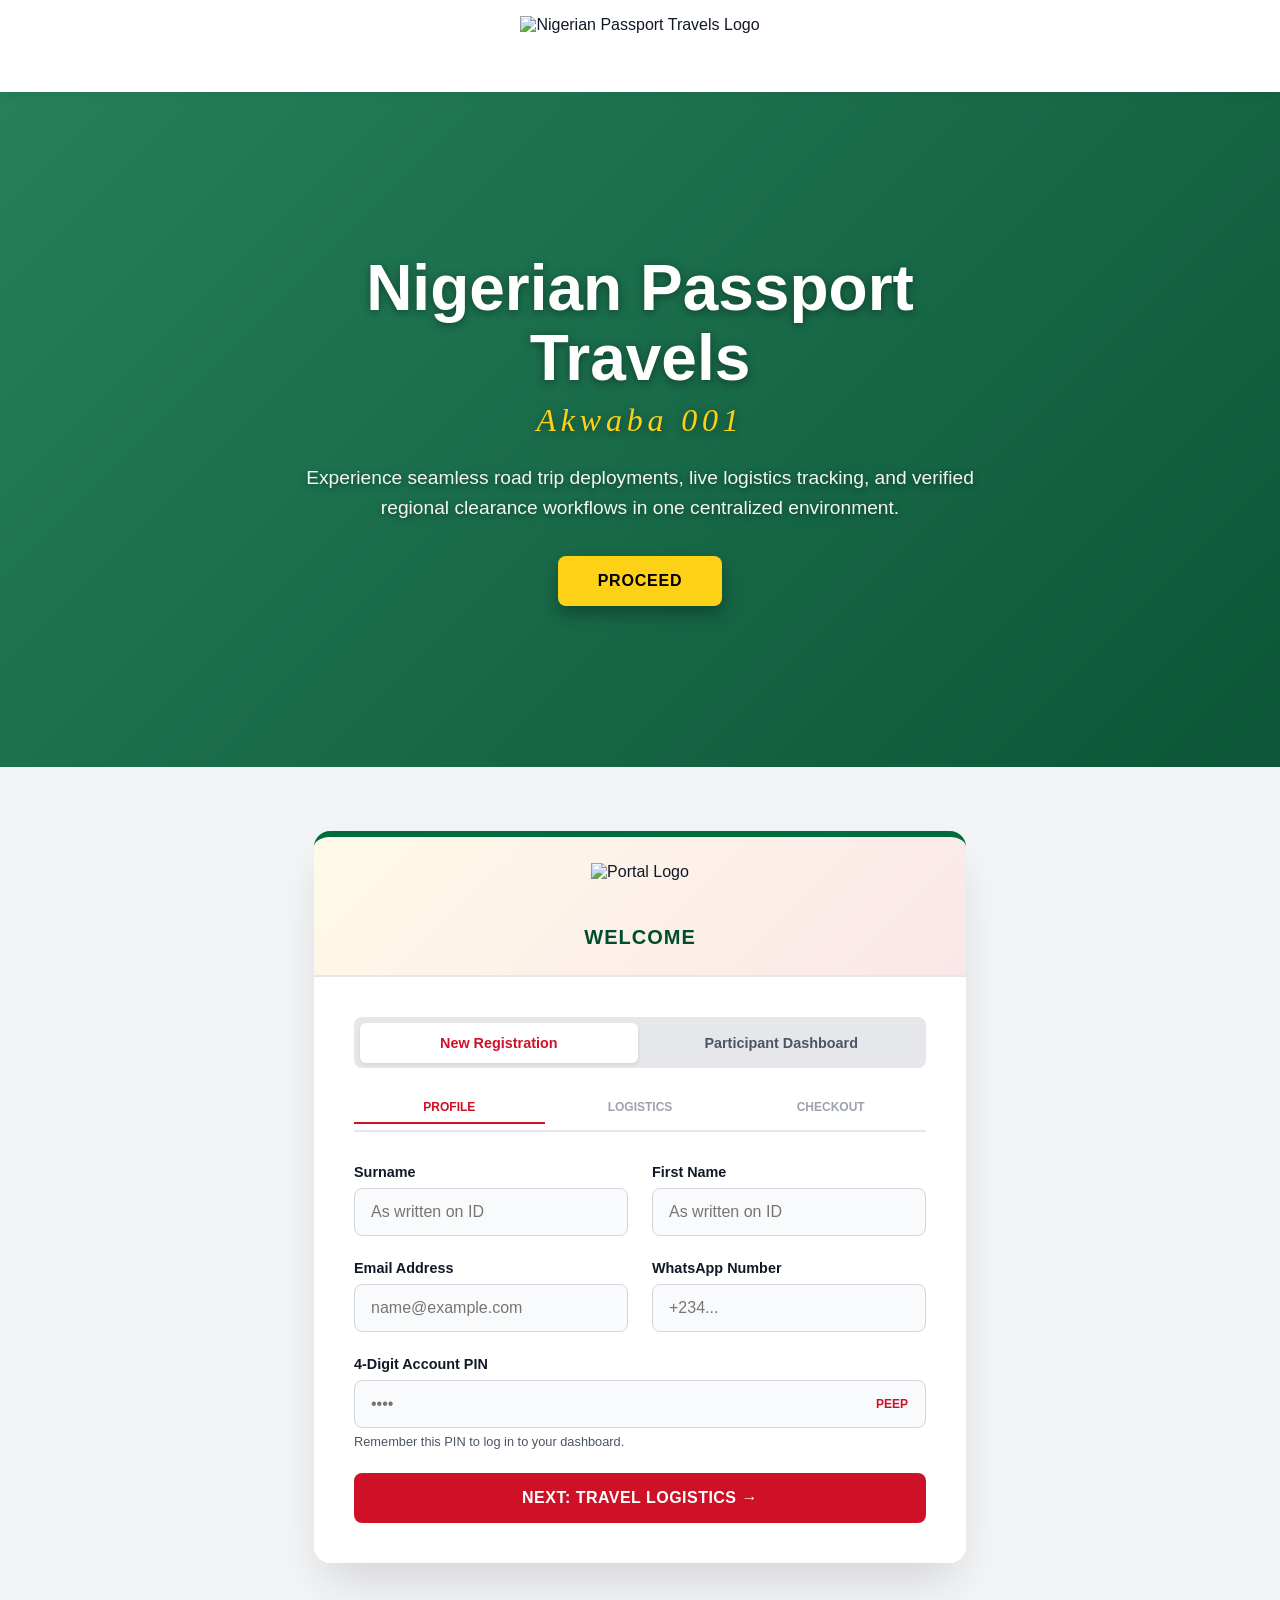
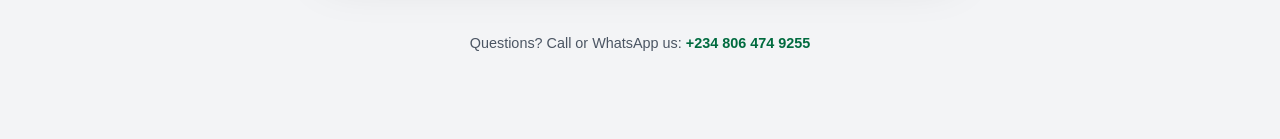
==== FRONT END/Html Index/index.html @ 37a1d6e8 "Add image assets: banners and logo" ====
<!DOCTYPE html>
<html lang="en">
<head>
  <meta charset="UTF-8">
  <meta name="viewport" content="width=device-width, initial-scale=1.0">
  <meta name="description" content="AKWABA 001 - Nigerian Passport Travels Portal">
  <meta name="theme-color" content="#006b3f">
  <title>AKWABA 001 - Live Deployment Studio</title>
  <style>
    :root {
      --red:          #ce1126;
      --gold:         #fcd116;
      --green:        #006b3f;
      --green-dark:   #004d2e;
      --black:        #000000;
      --bg:           #f3f4f6;
      --card-bg:      rgba(255, 255, 255, 0.98);
      --text:         #111827;
      --text-muted:   #4b5563;
      --border:       #e5e7eb;
      --radius:       16px;
      --transition:   all 0.3s cubic-bezier(0.4, 0, 0.2, 1);
    }

    *, *::before, *::after {
      box-sizing: border-box;
      margin: 0;
      padding: 0;
      font-family: -apple-system, BlinkMacSystemFont, 'Segoe UI', Roboto, 'Helvetica Neue', Arial, sans-serif;
    }

    body {
      background-color: var(--bg);
      color: var(--text);
      min-height: 100vh;
      display: flex;
      flex-direction: column;
      align-items: center;
      overflow-x: hidden;
    }

    /* ── Branded Header Bar ── */
    .brand-header-bar {
      width: 100%;
      background: white;
      padding: 1rem 2rem;
      display: flex;
      justify-content: center;
      align-items: center;
      box-shadow: 0 2px 10px rgba(0,0,0,0.05);
      z-index: 10;
    }

    .brand-logo {
      height: 60px;
      width: auto;
      object-fit: contain;
    }

    /* ── Hero with Image Banner background ── */
    .hero {
      width: 100%;
      min-height: 75vh;
      background: linear-gradient(135deg, rgba(0,107,63,0.85) 0%, rgba(0,77,46,0.95) 100%), url('banner.jpg') no-repeat center center;
      background-size: cover;
      display: flex;
      align-items: center;
      justify-content: center;
      padding: 2rem;
      text-align: center;
      color: white;
      position: relative;
      overflow: hidden;
    }

    .hero-content {
      max-width: 700px;
      z-index: 1;
      animation: fadeInUp 1s ease-out;
    }

    @keyframes fadeInUp {
      from { opacity: 0; transform: translateY(30px); }
      to   { opacity: 1; transform: translateY(0);    }
    }

    .hero h1 {
      font-size: clamp(2.5rem, 8vw, 4rem);
      font-weight: 900;
      line-height: 1.1;
      margin-bottom: .5rem;
      text-shadow: 0 2px 10px rgba(0,0,0,.4);
    }

    .hero .subtitle {
      font-family: Georgia, Cambria, serif;
      font-size: 2rem;
      font-weight: 300;
      font-style: italic;
      color: var(--gold);
      letter-spacing: .15em;
      margin-bottom: 1.5rem;
      text-shadow: 0 2px 8px rgba(0,0,0,.4);
    }

    .hero p {
      font-size: 1.2rem;
      margin-bottom: 2rem;
      line-height: 1.6;
      opacity: .95;
      text-shadow: 0 2px 6px rgba(0,0,0,.4);
    }

    .hero-btn {
      display: inline-block;
      background: var(--gold);
      color: var(--black);
      padding: 16px 40px;
      border-radius: 8px;
      font-weight: 700;
      text-transform: uppercase;
      letter-spacing: .05em;
      border: none;
      cursor: pointer;
      font-size: 1rem;
      transition: var(--transition);
      box-shadow: 0 8px 16px rgba(0,0,0,.3);
    }

    .hero-btn:hover {
      transform: translateY(-3px);
      box-shadow: 0 12px 24px rgba(0,0,0,.4);
      background: white;
    }

    /* ── Layout ── */
    .main {
      width: 100%;
      max-width: 700px;
      padding: 4rem 1.5rem;
    }

    .card {
      background: var(--card-bg);
      border-radius: var(--radius);
      box-shadow: 0 25px 50px -12px rgba(0,0,0,.15);
      border-top: 6px solid var(--green);
      overflow: hidden;
    }

    .card-banner {
      width: 100%;
      height: 140px;
      background: linear-gradient(135deg, rgba(252,209,22,0.1) 0%, rgba(206,17,38,0.1) 100%);
      display: flex;
      flex-direction: column;
      align-items: center;
      justify-content: center;
      border-bottom: 2px solid var(--border);
      text-align: center;
      padding: 1rem;
    }

    .card-banner img {
      height: 55px;
      margin-bottom: 0.5rem;
    }

    .card-banner h2 {
      font-size: 1.25rem;
      color: var(--green-dark);
      font-weight: 800;
      text-transform: uppercase;
      letter-spacing: 0.05em;
    }

    .card-body { padding: 2.5rem; }

    /* ── Tabs ── */
    .tabs {
      display: flex;
      background: #e5e7eb;
      padding: .35rem;
      border-radius: 8px;
      margin-bottom: 2rem;
      gap: .25rem;
    }

    .tabs button {
      flex: 1;
      padding: .75rem 1rem;
      background: none;
      border: none;
      font-weight: 700;
      font-size: .9rem;
      cursor: pointer;
      border-radius: 6px;
      color: var(--text-muted);
      transition: var(--transition);
    }

    .tabs button.active {
      background: white;
      color: var(--red);
      box-shadow: 0 2px 4px rgba(0,0,0,.08);
    }

    /* ── Form View Transitions ── */
    .form-step-panel {
      opacity: 1;
      transform: translateX(0);
      transition: opacity 0.3s ease, transform 0.3s ease;
    }

    .form-step-panel.fade-out {
      opacity: 0;
      transform: translateX(-20px);
    }

    .form-step-panel.fade-in-primed {
      opacity: 0;
      transform: translateX(20px);
    }

    /* ── Form elements ── */
    .form-group { margin-bottom: 1.5rem; }

    label {
      display: block;
      margin-bottom: .5rem;
      font-weight: 700;
      font-size: .9rem;
    }

    input, select, textarea {
      width: 100%;
      padding: .875rem 1rem;
      border: 1.5px solid #d1d5db;
      border-radius: 8px;
      font-size: 1rem;
      font-family: inherit;
      background: #f9fafb;
      color: var(--text);
      transition: var(--transition);
    }

    input:focus, select:focus, textarea:focus {
      outline: none;
      border-color: var(--green);
      background: white;
      box-shadow: 0 0 0 3px rgba(0,107,63,.15);
    }

    .helper { color: var(--text-muted); font-size: .8rem; margin-top: .35rem; display: block; }
    .forgot { color: var(--red); font-size: .85rem; font-weight: 700; display: block; margin-top: .5rem; text-align: right; cursor: pointer; }

    /* ── Password field ── */
    .pw-wrap { position: relative; display: flex; align-items: center; }
    .pw-wrap input { padding-right: 3.5rem; }

    .peep-btn {
      position: absolute;
      right: 10px;
      background: none;
      border: none;
      color: var(--red);
      font-size: .75rem;
      font-weight: 700;
      cursor: pointer;
      padding: .5rem;
      user-select: none;
      transition: var(--transition);
    }
    .peep-btn:hover { color: var(--green); }

    /* ── Document cards ── */
    .doc-cards {
      display: grid;
      grid-template-columns: repeat(auto-fit, minmax(140px, 1fr));
      gap: 1rem;
      margin-top: .5rem;
    }

    .doc-card {
      border: 2px solid #d1d5db;
      border-radius: 10px;
      padding: 1.2rem 1rem;
      text-align: center;
      cursor: pointer;
      background: white;
      transition: var(--transition);
      display: flex;
      flex-direction: column;
      align-items: center;
      gap: .5rem;
    }
    .doc-card .icon { font-size: 2.5rem; }
    .doc-card p    { font-size: .85rem; font-weight: 700; }
    .doc-card:hover    { border-color: var(--gold); transform: translateY(-2px); }
    .doc-card.selected { border-color: var(--green); background: #f0fdf4; box-shadow: 0 4px 12px rgba(0, 107, 63, 0.1); }

    /* ── Bank details ── */
    .bank-box {
      background: #f0fdf4;
      border: 2px dashed var(--green);
      padding: 1.5rem;
      border-radius: 10px;
      margin: 1.5rem 0;
    }
    .bank-box p        { font-size: .95rem; line-height: 1.6; color: var(--green-dark); margin-bottom: .5rem; }
    .bank-box .warning {
      font-size: .85rem;
      margin-top: 1rem;
      padding-top: 1rem;
      border-top: 1px dashed var(--green);
      color: #b91c1c;
      font-weight: 700;
    }
    .bank-box a        { color: var(--red); text-decoration: none; font-weight: 700; }
    .bank-box a:hover  { text-decoration: underline; }

    /* ── Buttons ── */
    .btn {
      background: var(--black);
      color: white;
      border: none;
      padding: 1rem 1.5rem;
      font-size: 1rem;
      font-weight: 700;
      border-radius: 8px;
      cursor: pointer;
      width: 100%;
      transition: var(--transition);
      margin-top: .5rem;
      text-transform: uppercase;
      letter-spacing: .03em;
      text-align: center;
      display: block;
      text-decoration: none;
    }
    .btn:hover        { background: #1f2937;           transform: translateY(-2px); }
    .btn-red:hover    { background: #b00e20; }
    .btn-red          { background: var(--red); }
    .btn-green        { background: var(--green); }
    .btn-green:hover  { background: var(--green-dark); }
    .btn-grey         { background: #9ca3af; }
    .btn-grey:hover   { background: #6b7280; }

    /* ── Step indicator ── */
    .steps {
      display: flex;
      justify-content: space-between;
      margin-bottom: 2rem;
      font-size: .75rem;
      font-weight: 800;
      color: #9ca3af;
      border-bottom: 2px solid #e5e7eb;
      padding-bottom: 0.5rem;
    }
    .steps span {
      flex: 1;
      text-align: center;
      padding-bottom: 0.5rem;
      position: relative;
      transition: var(--transition);
      text-transform: uppercase;
    }
    .steps span.active    { color: var(--red); }
    .steps span.active::after {
      content: '';
      position: absolute;
      bottom: -2px;
      left: 0;
      width: 100%;
      height: 2px;
      background: var(--red);
    }
    .steps span.done      { color: var(--green); }

    /* ── Section title ── */
    .section-title {
      font-size: 1.1rem;
      font-weight: 800;
      display: flex;
      align-items: center;
      gap: .5rem;
      border-left: 3px solid var(--gold);
      padding-left: .75rem;
      margin: 2rem 0 1rem;
    }

    /* ── Grid ── */
    .grid-2 { display: grid; grid-template-columns: 1fr 1fr; gap: 1.5rem; }
    .form-actions { display: grid; grid-template-columns: 1fr 1fr; gap: 1rem; margin-top: 1.5rem; }

    /* ── Advanced Mobile Responsive Rules ── */
    @media (max-width: 640px) {
      .grid-2 { grid-template-columns: 1fr; gap: 0; }
      .form-actions { grid-template-columns: 1fr; gap: 0; }
      .form-actions button:nth-child(2) { margin-top: 1rem; }
      .card-body { padding: 1.5rem; }
      .steps {
        display: grid;
        grid-template-columns: repeat(3, 1fr);
        gap: 4px;
        border-bottom: none;
      }
      .steps span {
        background: #e5e7eb;
        padding: 6px 4px;
        border-radius: 4px;
        font-size: 0.65rem;
      }
      .steps span.active {
        background: var(--red);
        color: white;
      }
      .steps span.active::after { display: none; }
      .steps span.done {
        background: #d1fae5;
        color: var(--green);
      }
      .doc-cards {
        grid-template-columns: 1fr;
      }
      .doc-card {
        flex-direction: row;
        justify-content: flex-start;
        padding: 1rem;
        gap: 1.5rem;
      }
      .doc-card .icon { font-size: 1.8rem; }
    }

    /* ── Modern File Upload Zone ── */
    .upload-zone {
      border: 2px dashed #d1d5db;
      border-radius: 8px;
      padding: 2.5rem 1.5rem;
      text-align: center;
      cursor: pointer;
      background: #f9fafb;
      transition: var(--transition);
      position: relative;
    }
    .upload-zone.dragover {
      border-color: var(--green);
      background: #e8f5e9;
      transform: scale(1.02);
    }
    .upload-zone input[type="file"] {
      position: absolute;
      top: 0;
      left: 0;
      width: 100%;
      height: 100%;
      opacity: 0;
      cursor: pointer;
    }

    /* ── Footer ── */
    .footer {
      margin-top: 3rem;
      text-align: center;
      font-size: .9rem;
      color: var(--text-muted);
      padding: 1.5rem;
    }
    .footer a { color: var(--green); text-decoration: none; font-weight: 700; }
    .footer a:hover { text-decoration: underline; }

    .hidden { display: none !important; }

    /* ── Toast Notifications ── */
    .toast {
      position: fixed;
      bottom: 2rem;
      right: 2rem;
      background: white;
      padding: 1rem 1.5rem;
      border-radius: 8px;
      box-shadow: 0 10px 25px rgba(0,0,0,.15);
      z-index: 1000;
      animation: slideIn .3s ease-out;
      font-weight: 600;
      max-width: calc(100vw - 4rem);
    }
    @keyframes slideIn {
      from { transform: translateX(400px); opacity: 0; }
      to   { transform: translateX(0);      opacity: 1; }
    }
    .toast.success { border-left: 4px solid var(--green); color: var(--green-dark); }
    .toast.error   { border-left: 4px solid var(--red);   color: #b91c1c; }
  </style>
</head>
<body>

<nav class="brand-header-bar">
  <img src="logo.png" alt="Nigerian Passport Travels Logo" class="brand-logo">
</nav>

<header class="hero">
  <div class="hero-content">
    <h1>Nigerian Passport Travels</h1>
    <div class="subtitle">Akwaba 001</div>
    <p>Experience seamless road trip deployments, live logistics tracking, and verified regional clearance workflows in one centralized environment.</p>
    <button class="hero-btn" onclick="scrollToPortal()">Proceed</button>
  </div>
</header>

<main class="main" id="portal">
  <div class="card">

    <div class="card-banner">
      <img src="logo.png" alt="Portal Logo">
      <h2>Welcome</h2>
    </div>

    <div class="card-body">

      <div class="tabs">
        <button class="active" id="btn-register" type="button" onclick="switchTab('register')">New Registration</button>
        <button id="btn-login" type="button" onclick="switchTab('login')">Participant Dashboard</button>
      </div>

      <div id="register-container">
        <form id="registrationForm" action="/api/register" method="POST" enctype="multipart/form-data" novalidate>

          <div id="page-1" class="form-step-panel">
            <div class="steps">
              <span class="active">Profile</span>
              <span>Logistics</span>
              <span>Checkout</span>
            </div>

            <div class="grid-2">
              <div class="form-group">
                <label for="surname">Surname</label>
                <input type="text" id="surname" name="surname" placeholder="As written on ID" required>
              </div>
              <div class="form-group">
                <label for="firstName">First Name</label>
                <input type="text" id="firstName" name="firstName" placeholder="As written on ID" required>
              </div>
            </div>

            <div class="grid-2">
              <div class="form-group">
                <label for="email">Email Address</label>
                <input type="email" id="email" name="email" placeholder="name@example.com" required>
              </div>
              <div class="form-group">
                <label for="phone">WhatsApp Number</label>
                <input type="tel" id="phone" name="phone" placeholder="+234..." required>
              </div>
            </div>

            <div class="form-group">
              <label for="password">4-Digit Account PIN</label>
              <div class="pw-wrap">
                <input type="password" id="password" name="pin" pattern="[0-9]{4}" inputmode="numeric" maxlength="4" placeholder="••••" required>
                <button type="button" class="peep-btn" onclick="togglePeep('password', this)">PEEP</button>
              </div>
              <span class="helper">Remember this PIN to log in to your dashboard.</span>
            </div>

            <button type="button" class="btn btn-red" onclick="processStepTransition(1, 2)">Next: Travel Logistics →</button>
          </div>

          <div id="page-2" class="form-step-panel hidden">
            <div class="steps">
              <span class="done">✓ Profile</span>
              <span class="active">Logistics</span>
              <span>Checkout</span>
            </div>

            <div class="section-title">🛂 Travel Document</div>
            <div class="form-group">
              <label>Select Document Type</label>
              <div class="doc-cards" role="group" aria-label="Travel Document Option">
                <div class="doc-card selected" data-value="International Passport" onclick="selectDoc(this)">
                  <div class="icon">📕</div>
                  <p>Int. Passport</p>
                </div>
                <div class="doc-card" data-value="ECOWAS Passport" onclick="selectDoc(this)">
                  <div class="icon">📗</div>
                  <p>ECOWAS Slip</p>
                </div>
                <div class="doc-card" data-value="NIN" onclick="selectDoc(this)">
                  <div class="icon">🆔</div>
                  <p>NIN Card</p>
                </div>
              </div>
              <input type="hidden" id="docType" name="docType" value="International Passport">
            </div>

            <div class="section-title">🏨 Room Allocation</div>
            <div class="form-group">
              <label for="roomPreference">Room Preference</label>
              <select id="roomPreference" name="roomPreference" onchange="toggleRoommate()" required>
                <option value="match">Solo (Match me with a same-sex roommate)</option>
                <option value="paired">Paired (Traveling with a designated partner)</option>
              </select>
            </div>

            <div class="form-group hidden" id="roommateField">
              <label for="roommateName">Roommate's Full Name</label>
              <input type="text" id="roommateName" name="roommateName" placeholder="Enter your partner's exact name">
            </div>

            <div class="form-group">
              <label for="emergencyContact">Emergency Contact (Next of Kin)</label>
              <input type="text" id="emergencyContact" name="emergencyContact" placeholder="e.g. Jane Doe (+234 803...)" required>
            </div>

            <div class="form-actions">
              <button type="button" class="btn btn-grey" onclick="processStepTransition(2, 1)">← Back</button>
              <button type="button" class="btn btn-red" onclick="processStepTransition(2, 3)">Next: Checkout →</button>
            </div>
          </div>

          <div id="page-3" class="form-step-panel hidden">
            <div class="steps">
              <span class="done">✓ Profile</span>
              <span class="done">✓ Logistics</span>
              <span class="active">Checkout</span>
            </div>

            <div class="section-title">💳 Payment Plan</div>
            <div class="form-group">
              <label for="plan">Select Plan</label>
              <select id="plan" name="plan" required>
                <option value="Full Payment">Full Payment — ₦385,000</option>
                <option value="Installment Plan">Installment — Min. deposit ₦100,000</option>
              </select>
            </div>

            <div class="bank-box">
              <p><strong>Bank:</strong> MONIEPOINT</p>
              <p><strong>Account Number:</strong> 6166119553</p>
              <p><strong>Account Name:</strong> TrootServices</p>
              <p class="warning">⚠️ After payment, send your receipt via WhatsApp to <a href="https://wa.me/2348064749255" target="_blank">+234 806 474 9255</a></p>
            </div>

            <div class="form-group">
              <label>Upload Payment Receipt (Image or PDF)</label>
              <div class="upload-zone" id="dropZone">
                <input type="file" id="receipt" name="receipt" accept="image/jpeg,image/png,application/pdf" required>
                <p id="receipt-label">📁 Click or Drag & Drop payment receipt here</p>
                <p style="font-size:.8rem; color:var(--text-muted); margin-top:.5rem;">Max 5MB · JPG, PNG, or PDF</p>
              </div>
            </div>

            <div class="form-actions">
              <button type="button" class="btn btn-grey" onclick="processStepTransition(3, 2)">← Back</button>
              <button type="submit" class="btn btn-green">Complete Registration</button>
            </div>
          </div>

        </form>
      </div>

      <div id="login-container" class="hidden">
        <form id="loginForm" action="/api/login" method="POST">
          <div class="form-group">
            <label for="loginPhone">Registered Phone Number</label>
            <input type="tel" id="loginPhone" name="loginPhone" placeholder="+234..." required>
          </div>

          <div class="form-group">
            <label for="loginPin">4-Digit PIN</label>
            <div class="pw-wrap">
              <input type="password" id="loginPin" name="loginPin" pattern="[0-9]{4}" inputmode="numeric" maxlength="4" placeholder="••••" required>
              <button type="button" class="peep-btn" onclick="togglePeep('loginPin', this)">PEEP</button>
            </div>
            <a class="forgot" onclick="showToast('Password recovery triggered!', 'success')">Forgot PIN?</a>
          </div>

          <button type="submit" class="btn btn-red">Access Dashboard →</button>
        </form>
      </div>

    </div>
  </div>

  <footer class="footer">
    Questions? Call or WhatsApp us: <a href="https://wa.me/2348064749255" target="_blank">+234 806 474 9255</a>
  </footer>
</main>

<script>
  let currentPage = 1;
  const LOCAL_STORAGE_KEY = 'akwaba_registration_draft';

  function scrollToPortal() {
    document.getElementById('portal').scrollIntoView({ behavior: 'smooth' });
  }

  function switchTab(tab) {
    const isRegister = tab === 'register';
    document.getElementById('register-container').classList.toggle('hidden', !isRegister);
    document.getElementById('login-container').classList.toggle('hidden', isRegister);
    document.getElementById('btn-register').classList.toggle('active', isRegister);
    document.getElementById('btn-login').classList.toggle('active', !isRegister);
    if (isRegister) {
      processStepTransition(currentPage, currentPage, true);
    }
  }

  function togglePeep(inputId, btn) {
    const input = document.getElementById(inputId);
    const show = input.type === 'password';
    input.type = show ? 'text' : 'password';
    btn.textContent = show ? 'HIDE' : 'PEEP';
  }

  function selectDoc(element) {
    document.querySelectorAll('.doc-card').forEach(c => c.classList.remove('selected'));
    element.classList.add('selected');
    const chosenVal = element.getAttribute('data-value');
    document.getElementById('docType').value = chosenVal;
    saveFormToStorage();
  }

  function toggleRoommate() {
    const isPaired = document.getElementById('roomPreference').value === 'paired';
    const field = document.getElementById('roommateField');
    const input = document.getElementById('roommateName');
    
    if (field && input) {
      field.classList.toggle('hidden', !isPaired);
      input.required = isPaired;
      if (!isPaired) input.value = '';
    }
    saveFormToStorage();
  }

  function processStepTransition(fromStep, toStep, instantaneous = false) {
    const activePanel = document.getElementById(`page-${fromStep}`);
    const targetPanel = document.getElementById(`page-${toStep}`);

    if (!activePanel || !targetPanel) return;

    if (toStep > fromStep && !instantaneous) {
      const inputs = activePanel.querySelectorAll('input[required], select[required]');
      const valid = [...inputs].every(i => {
        if (!i.checkValidity()) {
          i.reportValidity();
          return false;
        }
        return true;
      });
      if (!valid) return;
    }

    if (instantaneous) {
      document.querySelectorAll('.form-step-panel').forEach(p => p.classList.add('hidden'));
      targetPanel.classList.remove('hidden');
      currentPage = toStep;
      return;
    }

    activePanel.classList.add('fade-out');

    setTimeout(() => {
      activePanel.classList.add('hidden');
      activePanel.classList.remove('fade-out');

      targetPanel.classList.add('fade-in-primed');
      targetPanel.classList.remove('hidden');

      requestAnimationFrame(() => {
        targetPanel.classList.remove('fade-in-primed');
      });

      currentPage = toStep;
    }, 300);
  }

  function saveFormToStorage() {
    const form = document.getElementById('registrationForm');
    if (!form) return;
    const formData = new FormData(form);
    const serializedData = {};

    for (let [key, value] of formData.entries()) {
      if (key !== 'receipt') { 
        serializedData[key] = value;
      }
    }
    serializedData['_saved_page'] = currentPage;
    localStorage.setItem(LOCAL_STORAGE_KEY, JSON.stringify(serializedData));
  }

  function restoreFormFromStorage() {
    const stored = localStorage.getItem(LOCAL_STORAGE_KEY);
    if (!stored) return;

    try {
      const data = JSON.parse(stored);
      const form = document.getElementById('registrationForm');
      if (!form) return;

      Object.keys(data).forEach(key => {
        const input = form.elements[key];
        if (input && key !== '_saved_page') {
          input.value = data[key];
        }
      });

      if (data.docType) {
        document.getElementById('docType').value = data.docType;
        document.querySelectorAll('.doc-card').forEach(card => {
          if (card.getAttribute('data-value') === data.docType) {
            card.classList.add('selected');
          } else {
            card.classList.remove('selected');
          }
        });
      }

      toggleRoommate();

      if (data._saved_page) {
        processStepTransition(1, parseInt(data._saved_page, 10), true);
      }
    } catch (e) {
      console.error("Failed to restore cached form state", e);
    }
  }

  function initDragAndDrop() {
    const dropZone = document.getElementById('dropZone');
    const fileInput = document.getElementById('receipt');
    const label = document.getElementById('receipt-label');

    if (!dropZone || !fileInput) return;

    ['dragenter', 'dragover'].forEach(eventName => {
      dropZone.addEventListener(eventName, (e) => {
        e.preventDefault();
        dropZone.classList.add('dragover');
      }, false);
    });

    ['dragleave', 'drop'].forEach(eventName => {
      dropZone.addEventListener(eventName, (e) => {
        e.preventDefault();
        dropZone.classList.remove('dragover');
      }, false);
    });

    dropZone.addEventListener('drop', (e) => {
      const dt = e.dataTransfer;
      const files = dt.files;
      if (files.length) {
        fileInput.files = files;
        validateAndDisplayFile(files[0]);
      }
    }, false);

    fileInput.addEventListener('change', (e) => {
      if (fileInput.files.length) {
        validateAndDisplayFile(fileInput.files[0]);
      }
    });

    function validateAndDisplayFile(file) {
      const allowedTypes = ['image/jpeg', 'image/png', 'application/pdf'];
      const maxSize = 5 * 1024 * 1024;

      if (!allowedTypes.includes(file.type)) {
        showToast('Invalid file format. Upload JPG, PNG, or PDF only.', 'error');
        fileInput.value = '';
        label.textContent = '📁 Click or Drag & Drop payment receipt here';
        return;
      }

      if (file.size > maxSize) {
        showToast('File size exceeds the 5MB ceiling.', 'error');
        fileInput.value = '';
        label.textContent = '📁 Click or Drag & Drop payment receipt here';
        return;
      }

      label.textContent = `✅ ${file.name} (${(file.size/1024/1024).toFixed(2)} MB)`;
    }
  }

  function showToast(message, type = 'info') {
    const toast = document.createElement('div');
    toast.className = `toast ${type}`;
    toast.textContent = message;
    document.body.appendChild(toast);
    setTimeout(() => toast.remove(), 4000);
  }

  document.addEventListener('DOMContentLoaded', () => {
    restoreFormFromStorage();
    initDragAndDrop();

    const registrationForm = document.getElementById('registrationForm');
    if (registrationForm) {
      registrationForm.addEventListener('input', saveFormToStorage);
      registrationForm.addEventListener('change', saveFormToStorage);

      registrationForm.addEventListener('submit', function(e) {
        e.preventDefault();

        const panels = registrationForm.querySelectorAll('.form-step-panel');
        let firstInvalidStep = null;

        for (let i = 0; i < panels.length; i++) {
          const requiredElements = panels[i].querySelectorAll('input[required], select[required]');
          const isStepValid = [...requiredElements].every(el => el.checkValidity());
          
          if (!isStepValid) {
            firstInvalidStep = i + 1;
            [...requiredElements].forEach(el => el.reportValidity());
            break;
          }
        }

        if (firstInvalidStep !== null) {
          showToast(`Please clear form structural validation issues on Step ${firstInvalidStep}.`, 'error');
          processStepTransition(currentPage, firstInvalidStep);
          return;
        }

        showToast('Processing Secure Submission Pipeline...', 'success');
        const payload = new FormData(this);
        console.log('Submission Payload ready for server dispatch:', Object.fromEntries(payload.entries()));
      });
    }
  });
</script>
</body>
</html>
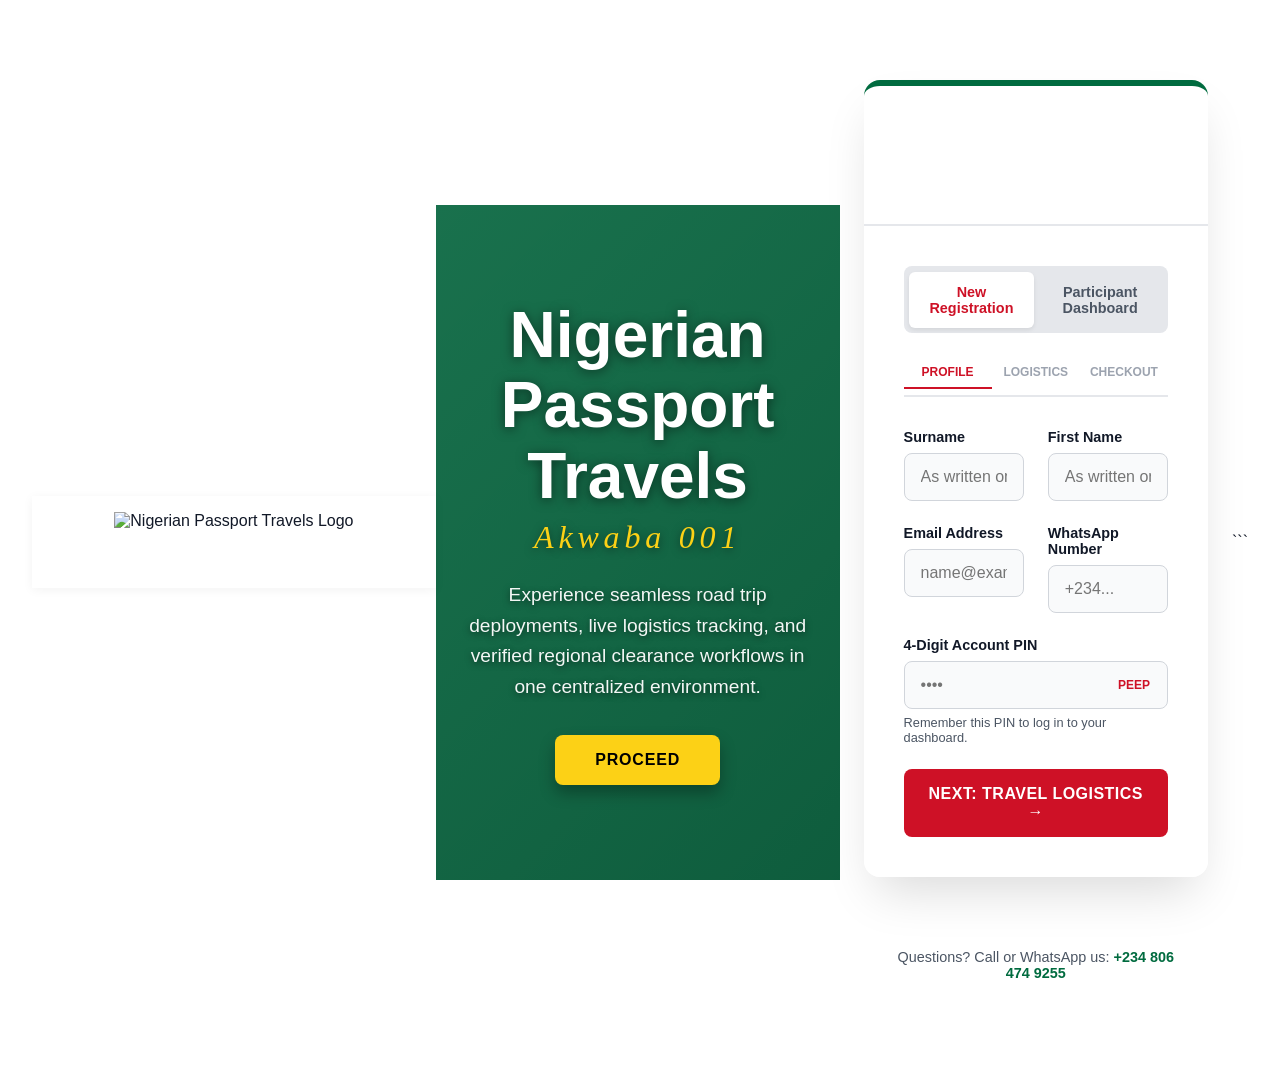
==== commit 62362f7d: "add" ====
--- a/FRONT END/Html Index/index.html
+++ b/FRONT END/Html Index/index.html
@@ -61,8 +61,10 @@
     .hero {
       width: 100%;
       min-height: 75vh;
-      background: linear-gradient(135deg, rgba(0,107,63,0.85) 0%, rgba(0,77,46,0.95) 100%), url('banner.jpg') no-repeat center center;
+      /* The linear-gradient overlays the green color dynamically onto your banner asset */
+      background: linear-gradient(135deg, rgba(0, 107, 63, 0.88) 0%, rgba(0, 77, 46, 0.96) 100%), url('ban1.png') no-repeat center center;
       background-size: cover;
+      background-attachment: fixed; /* Parallax effect for depth */
       display: flex;
       align-items: center;
       justify-content: center;
@@ -89,7 +91,7 @@
       font-weight: 900;
       line-height: 1.1;
       margin-bottom: .5rem;
-      text-shadow: 0 2px 10px rgba(0,0,0,.4);
+      text-shadow: 0 2px 12px rgba(0,0,0,.5);
     }
 
     .hero .subtitle {
@@ -100,7 +102,7 @@
       color: var(--gold);
       letter-spacing: .15em;
       margin-bottom: 1.5rem;
-      text-shadow: 0 2px 8px rgba(0,0,0,.4);
+      text-shadow: 0 2px 8px rgba(0,0,0,.5);
     }
 
     .hero p {
@@ -108,7 +110,7 @@
       margin-bottom: 2rem;
       line-height: 1.6;
       opacity: .95;
-      text-shadow: 0 2px 6px rgba(0,0,0,.4);
+      text-shadow: 0 2px 6px rgba(0,0,0,.5);
     }
 
     .hero-btn {
@@ -151,7 +153,9 @@
     .card-banner {
       width: 100%;
       height: 140px;
-      background: linear-gradient(135deg, rgba(252,209,22,0.1) 0%, rgba(206,17,38,0.1) 100%);
+      /* Gradient completely removed - displays your raw background image directly */
+      background: url('ban2.png') no-repeat center center;
+      background-size: cover;
       display: flex;
       flex-direction: column;
       align-items: center;
@@ -159,11 +163,13 @@
       border-bottom: 2px solid var(--border);
       text-align: center;
       padding: 1rem;
+      position: relative;
     }
 
     .card-banner img {
       height: 55px;
       margin-bottom: 0.5rem;
+      object-fit: contain;
     }
 
     .card-banner h2 {
@@ -496,6 +502,7 @@
 <body>
 
 <nav class="brand-header-bar">
+  <nav class="brand-header-bar">
   <img src="logo.png" alt="Nigerian Passport Travels Logo" class="brand-logo">
 </nav>
 
@@ -512,8 +519,7 @@
   <div class="card">
 
     <div class="card-banner">
-      <img src="logo.png" alt="Portal Logo">
-      <h2>Welcome</h2>
+      
     </div>
 
     <div class="card-body">
@@ -935,4 +941,6 @@
   });
 </script>
 </body>
-</html>+</html>
+
+```
